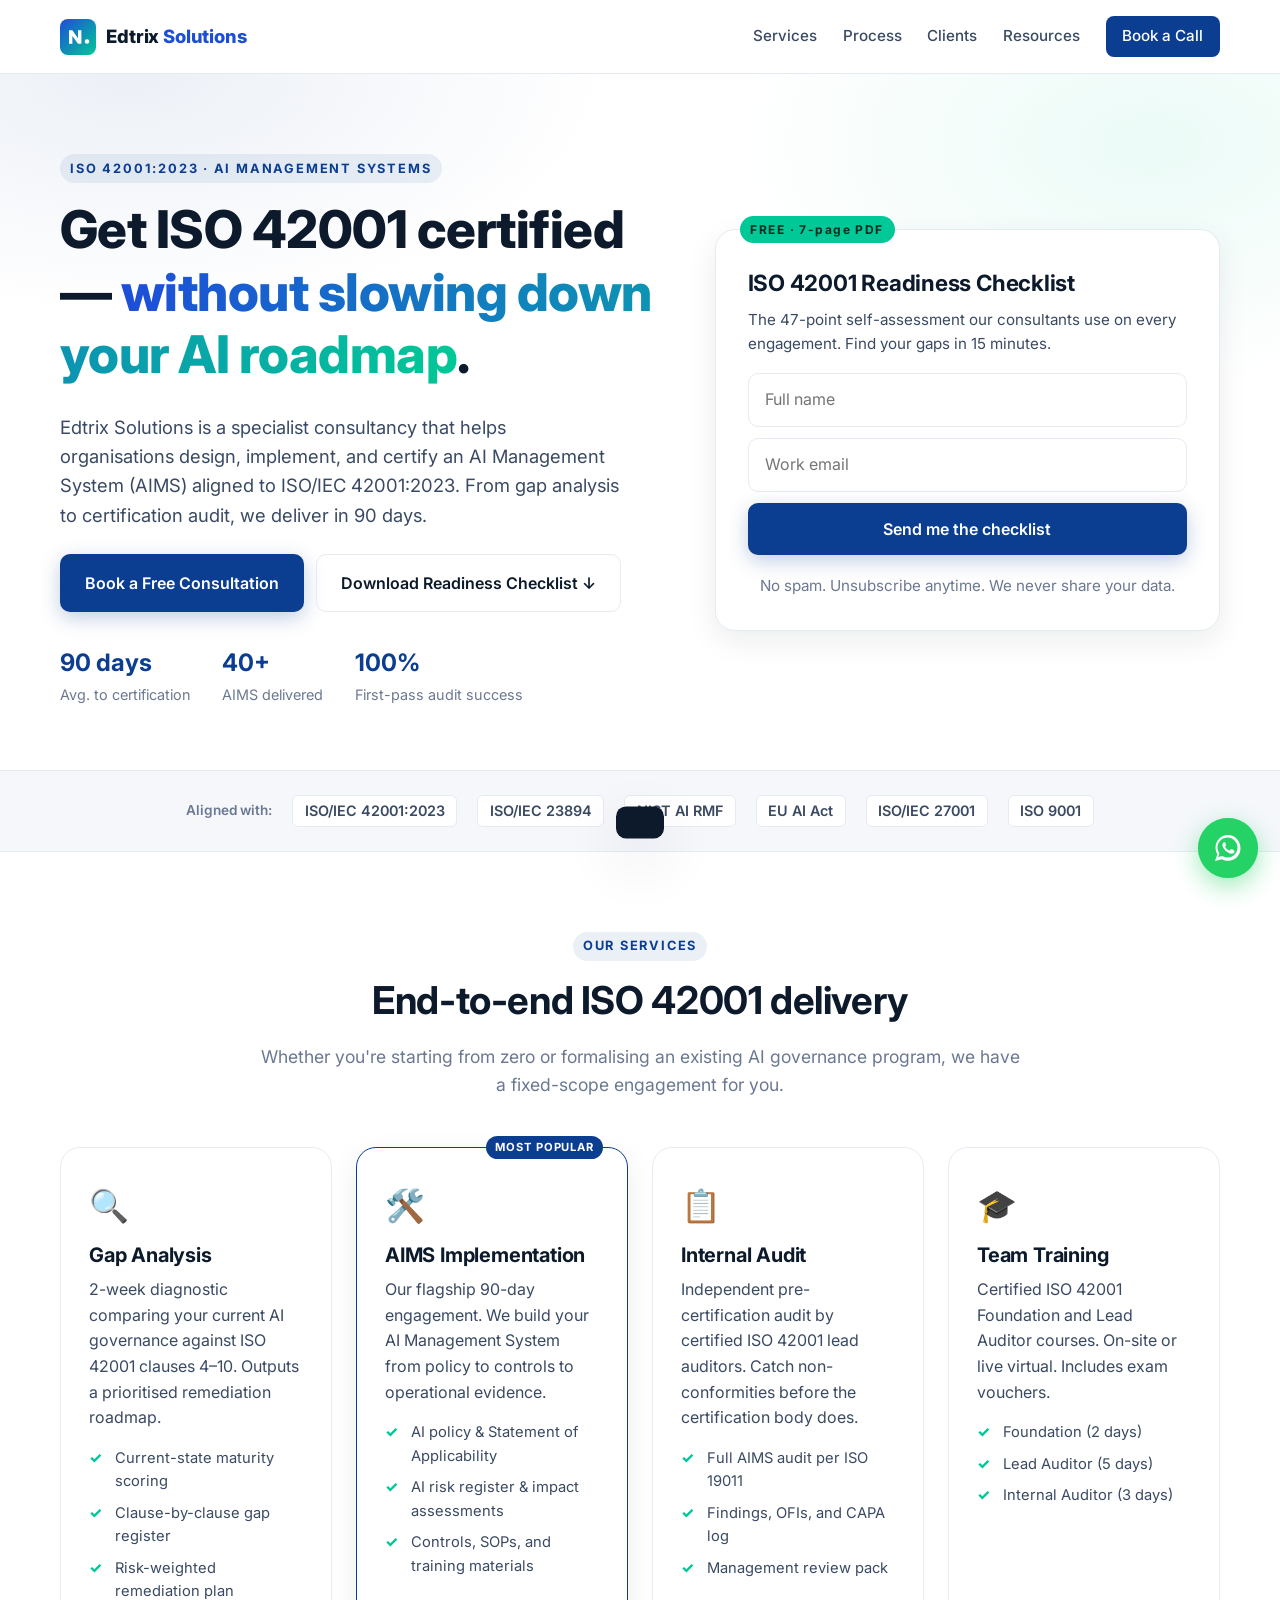
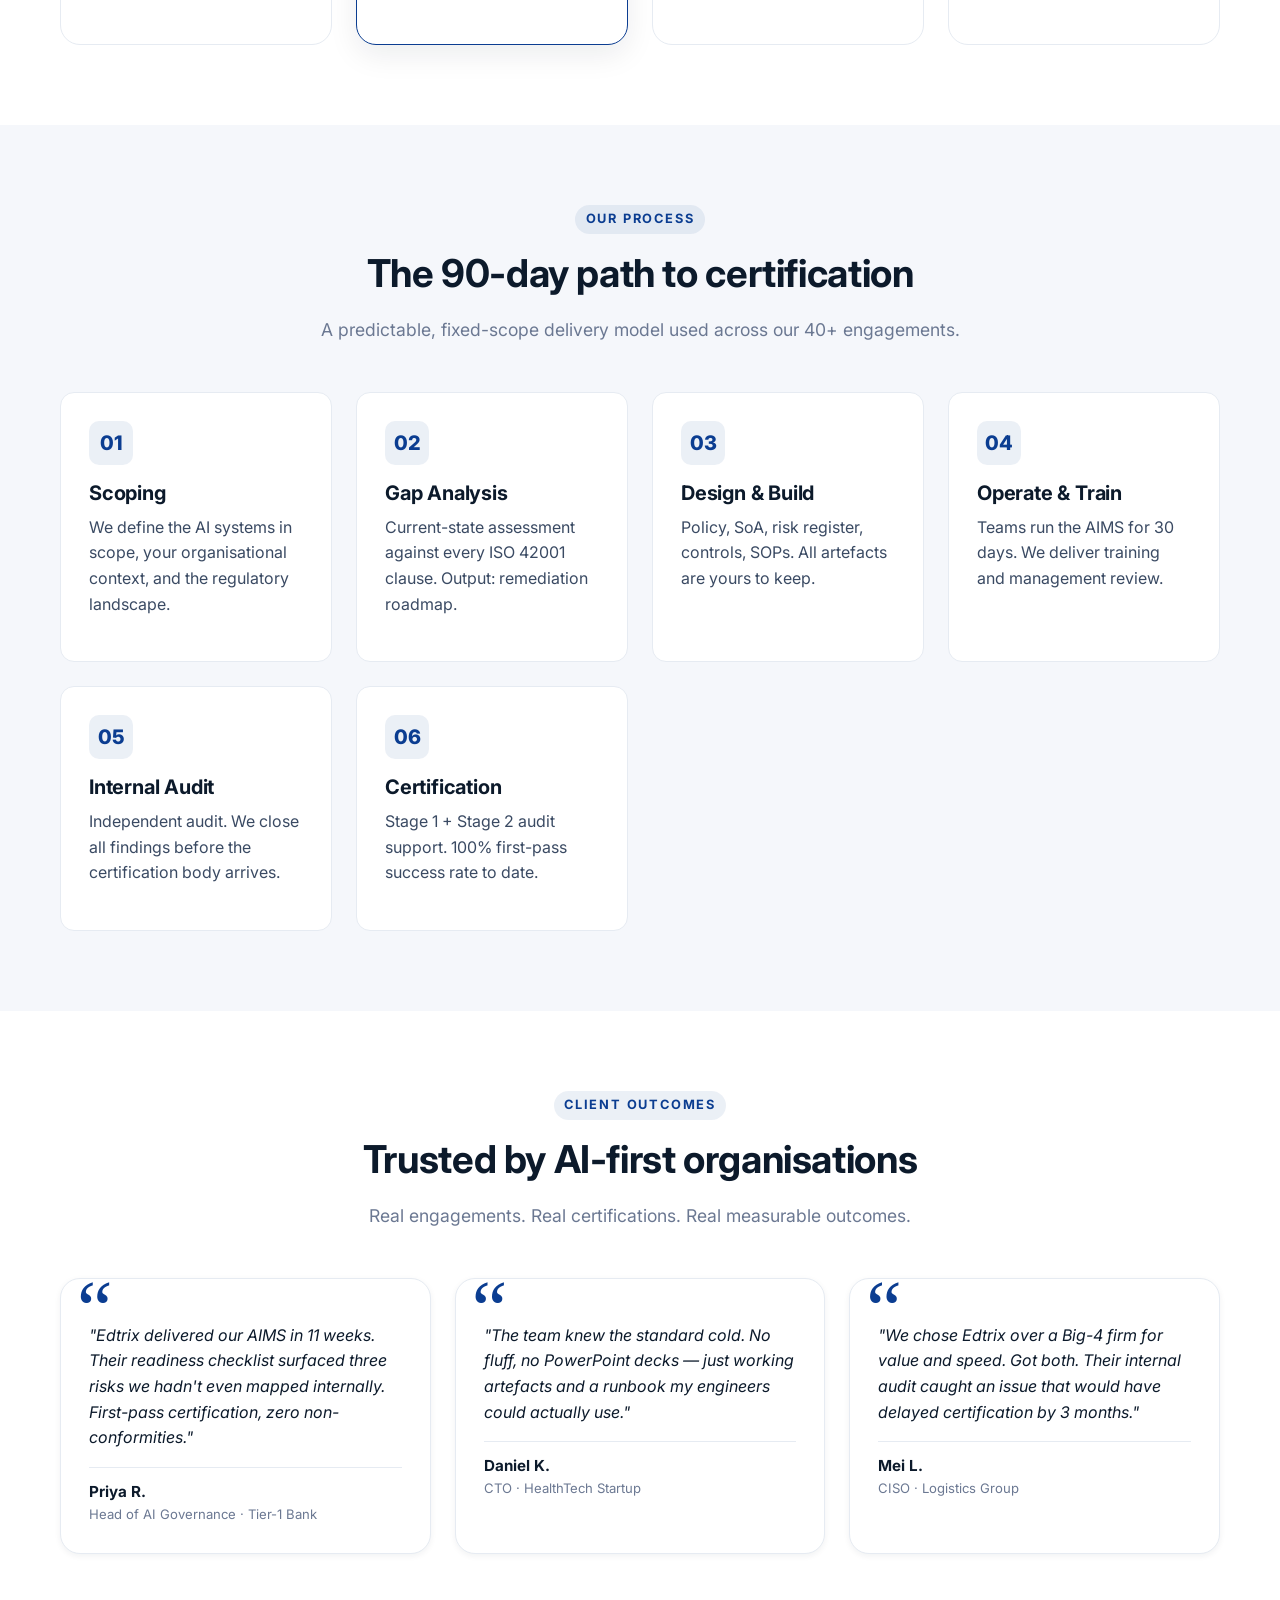
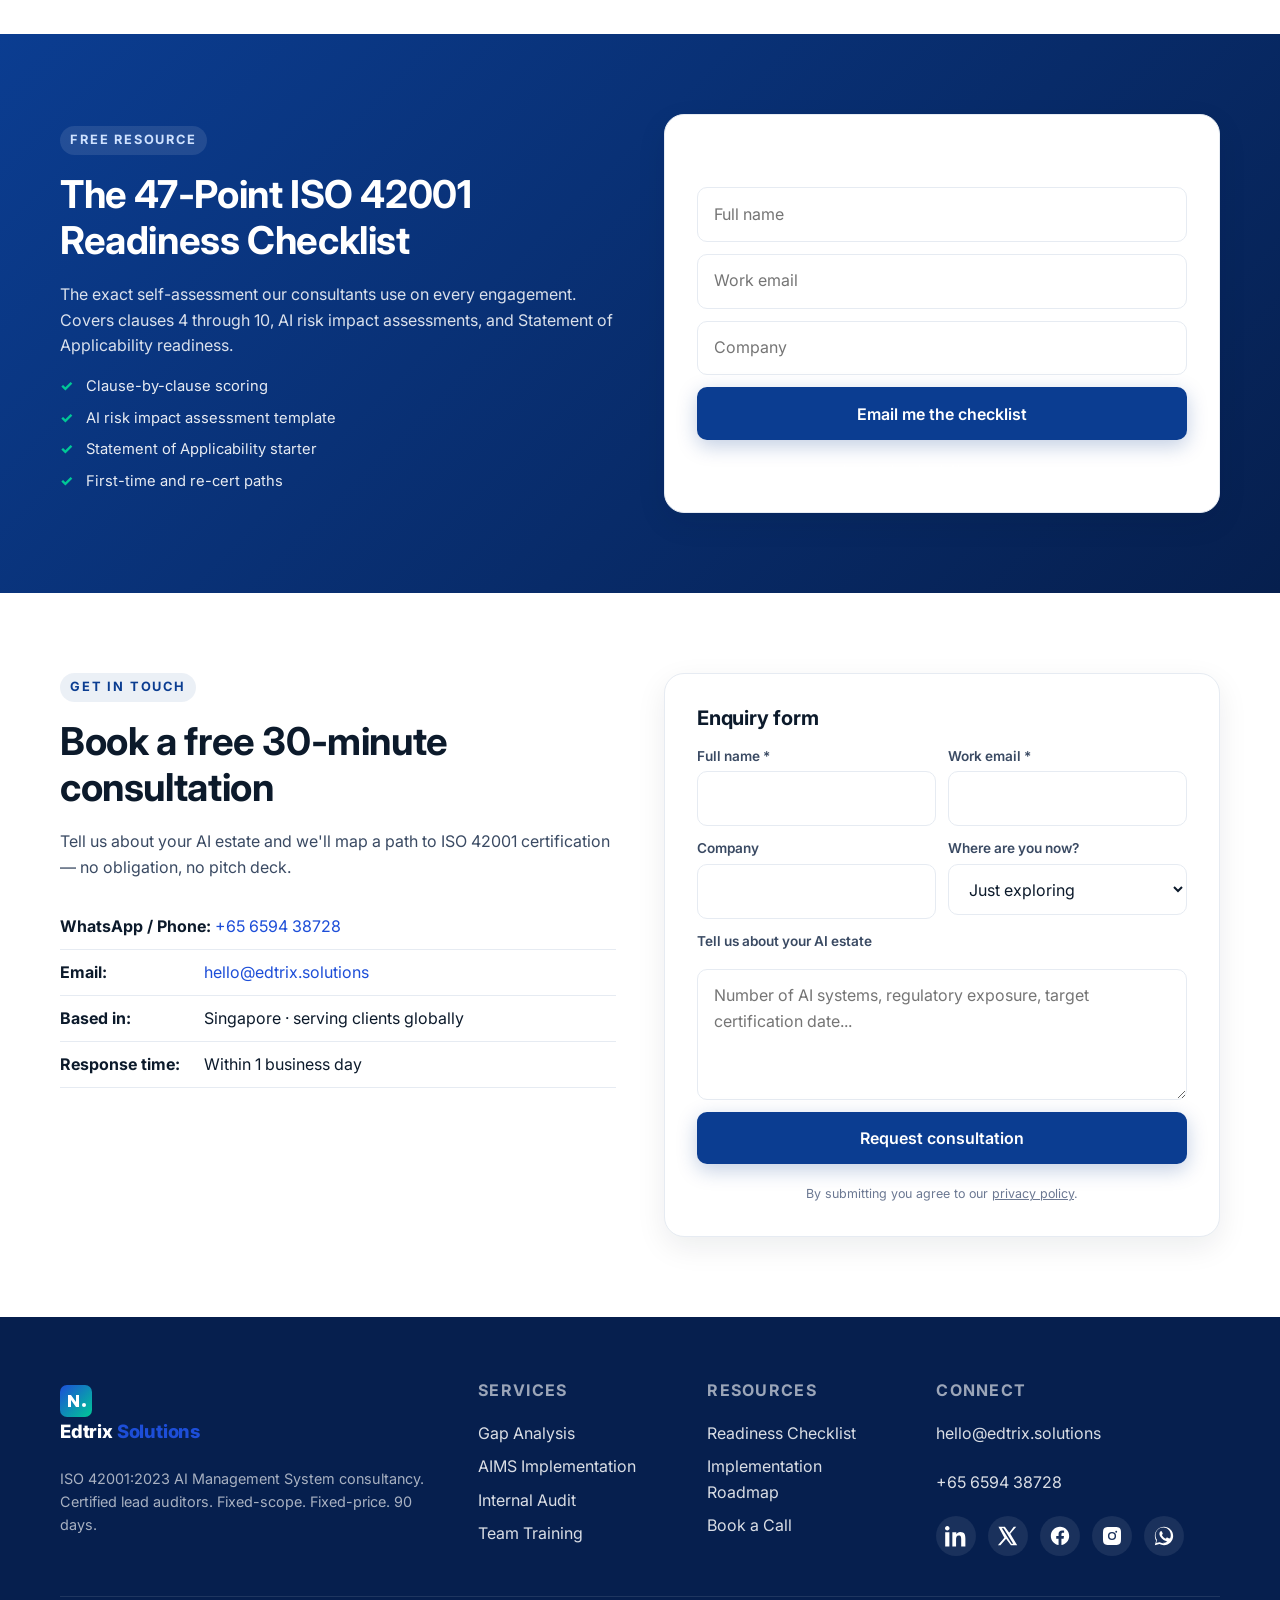
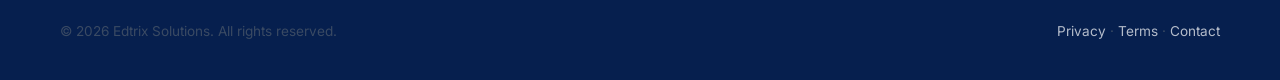
==== index.html @ 7f047416 "feat: initial Edtrix Solutions consultancy site - Single-page site: hero, services, process, testimo" ====
<!DOCTYPE html>
<html lang="en">
<head>
  <meta charset="UTF-8" />
  <meta name="viewport" content="width=device-width, initial-scale=1.0" />
  <meta name="theme-color" content="#0b3d91" />

  <!-- Primary SEO -->
  <title>Edtrix Solutions | ISO 42001:2023 AI Management System Consultancy</title>
  <meta name="description" content="Edtrix Solutions helps organisations implement ISO 42001:2023 AI Management Systems. Gap analysis, implementation, internal audit, and certification support from certified lead auditors." />
  <meta name="keywords" content="ISO 42001, ISO 42001:2023, AI management system, AIMS, AI governance, AI compliance, AI risk management, ISO 42001 consultant, ISO 42001 implementation, AI audit" />
  <meta name="author" content="Edtrix Solutions" />
  <meta name="robots" content="index, follow, max-image-preview:large" />
  <link rel="canonical" href="https://makwkk.github.io/ISO-42001-Consultancy/" />

  <!-- Open Graph -->
  <meta property="og:type" content="website" />
  <meta property="og:title" content="Edtrix Solutions | ISO 42001:2023 Consultancy" />
  <meta property="og:description" content="Certified ISO 42001:2023 AI Management System consultants. Gap analysis, implementation, audit, and certification support." />
  <meta property="og:url" content="https://makwkk.github.io/ISO-42001-Consultancy/" />
  <meta property="og:site_name" content="Edtrix Solutions" />
  <meta property="og:image" content="https://makwkk.github.io/ISO-42001-Consultancy/assets/og-image.svg" />
  <meta property="og:locale" content="en_SG" />

  <!-- Twitter -->
  <meta name="twitter:card" content="summary_large_image" />
  <meta name="twitter:title" content="Edtrix Solutions | ISO 42001:2023 Consultancy" />
  <meta name="twitter:description" content="Certified ISO 42001:2023 AI Management System consultants. Get certified faster." />
  <meta name="twitter:image" content="https://makwkk.github.io/ISO-42001-Consultancy/assets/og-image.svg" />

  <!-- Favicon -->
  <link rel="icon" type="image/svg+xml" href="assets/favicon.svg" />

  <!-- Performance hints -->
  <link rel="preconnect" href="https://fonts.googleapis.com" />
  <link rel="preconnect" href="https://fonts.gstatic.com" crossorigin />
  <link rel="preload" as="image" href="assets/hero-bg.svg" />
  <link rel="stylesheet" href="https://fonts.googleapis.com/css2?family=Inter:wght@400;500;600;700;800&display=swap" />

  <!-- Styles -->
  <link rel="stylesheet" href="styles.css" />

  <!-- Structured Data: Organization + ProfessionalService + FAQ -->
  <script type="application/ld+json">
  {
    "@context": "https://schema.org",
    "@graph": [
      {
        "@type": "Organization",
        "@id": "https://makwkk.github.io/ISO-42001-Consultancy/#organization",
        "name": "Edtrix Solutions",
        "url": "https://makwkk.github.io/ISO-42001-Consultancy/",
        "logo": "https://makwkk.github.io/ISO-42001-Consultancy/assets/logo.svg",
        "sameAs": [
          "https://www.linkedin.com/company/edtrix-solutions",
          "https://twitter.com/edtrixsolutions",
          "https://www.facebook.com/edtrixsolutions",
          "https://www.instagram.com/edtrixsolutions"
        ],
        "contactPoint": {
          "@type": "ContactPoint",
          "telephone": "+65-6594-38728",
          "contactType": "sales",
          "areaServed": "Worldwide",
          "availableLanguage": ["English"]
        }
      },
      {
        "@type": "ProfessionalService",
        "@id": "https://makwkk.github.io/ISO-42001-Consultancy/#service",
        "name": "Edtrix Solutions - ISO 42001:2023 Consultancy",
        "image": "https://makwkk.github.io/ISO-42001-Consultancy/assets/og-image.svg",
        "description": "ISO 42001:2023 AI Management System implementation, gap analysis, internal audit, and certification support.",
        "provider": { "@id": "https://makwkk.github.io/ISO-42001-Consultancy/#organization" },
        "areaServed": "Worldwide",
        "serviceType": "ISO 42001:2023 AI Management System Consultancy",
        "priceRange": "$$"
      },
      {
        "@type": "FAQPage",
        "mainEntity": [
          {
            "@type": "Question",
            "name": "What is ISO 42001:2023?",
            "acceptedAnswer": {
              "@type": "Answer",
              "text": "ISO 42001:2023 is the international standard for Artificial Intelligence Management Systems (AIMS). It defines requirements for establishing, implementing, maintaining, and continually improving an AI management system within organisations that develop or use AI systems."
            }
          },
          {
            "@type": "Question",
            "name": "Who needs ISO 42001 certification?",
            "acceptedAnswer": {
              "@type": "Answer",
              "text": "Any organisation that develops, deploys, or procures AI systems — including financial services, healthcare, government, and technology providers — benefits from ISO 42001 certification to demonstrate responsible AI governance, manage AI-related risks, and meet regulatory and customer expectations."
            }
          },
          {
            "@type": "Question",
            "name": "How long does ISO 42001 implementation take?",
            "acceptedAnswer": {
              "@type": "Answer",
              "text": "Typical implementation runs 3 to 6 months depending on organisation size, AI system complexity, and existing governance maturity. Our phased approach delivers a working AIMS in 90 days for most clients."
            }
          },
          {
            "@type": "Question",
            "name": "What deliverables do you provide?",
            "acceptedAnswer": {
              "@type": "Answer",
              "text": "We deliver a complete AIMS package: AI policy, risk register, Statement of Applicability, controls implementation, internal audit, management review, and certification body coordination."
            }
          }
        ]
      },
      {
        "@type": "BreadcrumbList",
        "itemListElement": [
          {
            "@type": "ListItem",
            "position": 1,
            "name": "Home",
            "item": "https://makwkk.github.io/ISO-42001-Consultancy/"
          }
        ]
      }
    ]
  }
  </script>
</head>
<body>
  <!-- Skip to content (a11y) -->
  <a class="skip-link" href="#main">Skip to main content</a>

  <!-- ===== HEADER / NAV ===== -->
  <header class="site-header" id="site-header">
    <div class="container nav-wrap">
      <a href="#main" class="brand" aria-label="Edtrix Solutions home">
        <img src="assets/logo.svg" alt="" width="36" height="36" />
        <span class="brand-name">Edtrix <span class="brand-accent">Solutions</span></span>
      </a>
      <nav class="nav" aria-label="Primary">
        <a href="#services">Services</a>
        <a href="#process">Process</a>
        <a href="#testimonials">Clients</a>
        <a href="#lead-magnet">Resources</a>
        <a href="#contact" class="nav-cta">Book a Call</a>
      </nav>
      <button class="menu-toggle" aria-label="Toggle menu" aria-expanded="false" id="menu-toggle">
        <span></span><span></span><span></span>
      </button>
    </div>
  </header>

  <main id="main">
    <!-- ===== HERO ===== -->
    <section class="hero" aria-labelledby="hero-title">
      <div class="hero-bg" aria-hidden="true"></div>
      <div class="container hero-grid">
        <div class="hero-copy">
          <span class="eyebrow">ISO 42001:2023 · AI Management Systems</span>
          <h1 id="hero-title">Get ISO&nbsp;42001 certified — <span class="grad">without slowing down your AI roadmap</span>.</h1>
          <p class="lede">Edtrix Solutions is a specialist consultancy that helps organisations design, implement, and certify an AI Management System (AIMS) aligned to ISO/IEC 42001:2023. From gap analysis to certification audit, we deliver in 90 days.</p>
          <div class="hero-ctas">
            <a href="#contact" class="btn btn-primary">Book a Free Consultation</a>
            <a href="#lead-magnet" class="btn btn-ghost">Download Readiness Checklist ↓</a>
          </div>
          <ul class="hero-stats" aria-label="Trust signals">
            <li><strong>90 days</strong><span>Avg. to certification</span></li>
            <li><strong>40+</strong><span>AIMS delivered</span></li>
            <li><strong>100%</strong><span>First-pass audit success</span></li>
          </ul>
        </div>
        <div class="hero-card" aria-label="Free ISO 42001 readiness assessment">
          <div class="card-badge">FREE · 7-page PDF</div>
          <h2>ISO 42001 Readiness Checklist</h2>
          <p>The 47-point self-assessment our consultants use on every engagement. Find your gaps in 15 minutes.</p>
          <form id="hero-form" class="hero-form" novalidate>
            <label class="visually-hidden" for="hero-name">Full name</label>
            <input id="hero-name" name="name" type="text" placeholder="Full name" required autocomplete="name" />
            <label class="visually-hidden" for="hero-email">Work email</label>
            <input id="hero-email" name="email" type="email" placeholder="Work email" required autocomplete="email" />
            <button type="submit" class="btn btn-primary btn-block">Send me the checklist</button>
            <p class="micro">No spam. Unsubscribe anytime. We never share your data.</p>
          </form>
        </div>
      </div>
    </section>

    <!-- ===== TRUST BAR ===== -->
    <section class="trust" aria-label="Frameworks we work with">
      <div class="container trust-row">
        <span class="trust-label">Aligned with:</span>
        <span class="trust-item">ISO/IEC 42001:2023</span>
        <span class="trust-item">ISO/IEC 23894</span>
        <span class="trust-item">NIST AI RMF</span>
        <span class="trust-item">EU AI Act</span>
        <span class="trust-item">ISO/IEC 27001</span>
        <span class="trust-item">ISO 9001</span>
      </div>
    </section>

    <!-- ===== SERVICES ===== -->
    <section id="services" class="section">
      <div class="container">
        <header class="section-head">
          <span class="eyebrow">Our services</span>
          <h2>End-to-end ISO 42001 delivery</h2>
          <p>Whether you're starting from zero or formalising an existing AI governance program, we have a fixed-scope engagement for you.</p>
        </header>
        <div class="grid services">
          <article class="card">
            <div class="card-icon" aria-hidden="true">🔍</div>
            <h3>Gap Analysis</h3>
            <p>2-week diagnostic comparing your current AI governance against ISO 42001 clauses 4–10. Outputs a prioritised remediation roadmap.</p>
            <ul class="check-list">
              <li>Current-state maturity scoring</li>
              <li>Clause-by-clause gap register</li>
              <li>Risk-weighted remediation plan</li>
            </ul>
          </article>
          <article class="card featured">
            <div class="card-icon" aria-hidden="true">🛠️</div>
            <h3>AIMS Implementation</h3>
            <p>Our flagship 90-day engagement. We build your AI Management System from policy to controls to operational evidence.</p>
            <ul class="check-list">
              <li>AI policy &amp; Statement of Applicability</li>
              <li>AI risk register &amp; impact assessments</li>
              <li>Controls, SOPs, and training materials</li>
            </ul>
          </article>
          <article class="card">
            <div class="card-icon" aria-hidden="true">📋</div>
            <h3>Internal Audit</h3>
            <p>Independent pre-certification audit by certified ISO 42001 lead auditors. Catch non-conformities before the certification body does.</p>
            <ul class="check-list">
              <li>Full AIMS audit per ISO 19011</li>
              <li>Findings, OFIs, and CAPA log</li>
              <li>Management review pack</li>
            </ul>
          </article>
          <article class="card">
            <div class="card-icon" aria-hidden="true">🎓</div>
            <h3>Team Training</h3>
            <p>Certified ISO 42001 Foundation and Lead Auditor courses. On-site or live virtual. Includes exam vouchers.</p>
            <ul class="check-list">
              <li>Foundation (2 days)</li>
              <li>Lead Auditor (5 days)</li>
              <li>Internal Auditor (3 days)</li>
            </ul>
          </article>
        </div>
      </div>
    </section>

    <!-- ===== PROCESS ===== -->
    <section id="process" class="section section-alt">
      <div class="container">
        <header class="section-head">
          <span class="eyebrow">Our process</span>
          <h2>The 90-day path to certification</h2>
          <p>A predictable, fixed-scope delivery model used across our 40+ engagements.</p>
        </header>
        <ol class="steps">
          <li>
            <span class="step-num">01</span>
            <h3>Scoping</h3>
            <p>We define the AI systems in scope, your organisational context, and the regulatory landscape.</p>
          </li>
          <li>
            <span class="step-num">02</span>
            <h3>Gap Analysis</h3>
            <p>Current-state assessment against every ISO 42001 clause. Output: remediation roadmap.</p>
          </li>
          <li>
            <span class="step-num">03</span>
            <h3>Design &amp; Build</h3>
            <p>Policy, SoA, risk register, controls, SOPs. All artefacts are yours to keep.</p>
          </li>
          <li>
            <span class="step-num">04</span>
            <h3>Operate &amp; Train</h3>
            <p>Teams run the AIMS for 30 days. We deliver training and management review.</p>
          </li>
          <li>
            <span class="step-num">05</span>
            <h3>Internal Audit</h3>
            <p>Independent audit. We close all findings before the certification body arrives.</p>
          </li>
          <li>
            <span class="step-num">06</span>
            <h3>Certification</h3>
            <p>Stage 1 + Stage 2 audit support. 100% first-pass success rate to date.</p>
          </li>
        </ol>
      </div>
    </section>

    <!-- ===== TESTIMONIALS ===== -->
    <section id="testimonials" class="section">
      <div class="container">
        <header class="section-head">
          <span class="eyebrow">Client outcomes</span>
          <h2>Trusted by AI-first organisations</h2>
          <p>Real engagements. Real certifications. Real measurable outcomes.</p>
        </header>
        <div class="grid testimonials">
          <figure class="testimonial">
            <blockquote>
              <p>"Edtrix delivered our AIMS in 11 weeks. Their readiness checklist surfaced three risks we hadn't even mapped internally. First-pass certification, zero non-conformities."</p>
            </blockquote>
            <figcaption>
              <strong>Priya R.</strong><span>Head of AI Governance · Tier-1 Bank</span>
            </figcaption>
          </figure>
          <figure class="testimonial">
            <blockquote>
              <p>"The team knew the standard cold. No fluff, no PowerPoint decks — just working artefacts and a runbook my engineers could actually use."</p>
            </blockquote>
            <figcaption>
              <strong>Daniel K.</strong><span>CTO · HealthTech Startup</span>
            </figcaption>
          </figure>
          <figure class="testimonial">
            <blockquote>
              <p>"We chose Edtrix over a Big-4 firm for value and speed. Got both. Their internal audit caught an issue that would have delayed certification by 3 months."</p>
            </blockquote>
            <figcaption>
              <strong>Mei L.</strong><span>CISO · Logistics Group</span>
            </figcaption>
          </figure>
        </div>
      </div>
    </section>

    <!-- ===== LEAD MAGNET ===== -->
    <section id="lead-magnet" class="section section-cta">
      <div class="container cta-grid">
        <div>
          <span class="eyebrow eyebrow-light">Free resource</span>
          <h2>The 47-Point ISO 42001 Readiness Checklist</h2>
          <p>The exact self-assessment our consultants use on every engagement. Covers clauses 4 through 10, AI risk impact assessments, and Statement of Applicability readiness.</p>
          <ul class="check-list check-light">
            <li>Clause-by-clause scoring</li>
            <li>AI risk impact assessment template</li>
            <li>Statement of Applicability starter</li>
            <li>First-time and re-cert paths</li>
          </ul>
        </div>
        <form id="lead-form" class="form-card" novalidate>
          <h3>Get the free checklist</h3>
          <label class="visually-hidden" for="lm-name">Full name</label>
          <input id="lm-name" name="name" type="text" placeholder="Full name" required autocomplete="name" />
          <label class="visually-hidden" for="lm-email">Work email</label>
          <input id="lm-email" name="email" type="email" placeholder="Work email" required autocomplete="email" />
          <label class="visually-hidden" for="lm-company">Company</label>
          <input id="lm-company" name="company" type="text" placeholder="Company" autocomplete="organization" />
          <button type="submit" class="btn btn-primary btn-block">Email me the checklist</button>
          <p class="micro">Instant download. No spam, ever.</p>
        </form>
      </div>
    </section>

    <!-- ===== CONTACT / ENQUIRY ===== -->
    <section id="contact" class="section">
      <div class="container contact-grid">
        <div>
          <span class="eyebrow">Get in touch</span>
          <h2>Book a free 30-minute consultation</h2>
          <p>Tell us about your AI estate and we'll map a path to ISO 42001 certification — no obligation, no pitch deck.</p>
          <ul class="contact-list">
            <li><strong>WhatsApp / Phone:</strong> <a href="https://wa.me/6594387287">+65 6594 38728</a></li>
            <li><strong>Email:</strong> <a href="mailto:hello@edtrix.solutions">hello@edtrix.solutions</a></li>
            <li><strong>Based in:</strong> Singapore · serving clients globally</li>
            <li><strong>Response time:</strong> Within 1 business day</li>
          </ul>
        </div>
        <form id="enquiry-form" class="form-card" novalidate>
          <h3>Enquiry form</h3>
          <div class="row">
            <div>
              <label for="enq-name">Full name *</label>
              <input id="enq-name" name="name" type="text" required autocomplete="name" />
            </div>
            <div>
              <label for="enq-email">Work email *</label>
              <input id="enq-email" name="email" type="email" required autocomplete="email" />
            </div>
          </div>
          <div class="row">
            <div>
              <label for="enq-company">Company</label>
              <input id="enq-company" name="company" type="text" autocomplete="organization" />
            </div>
            <div>
              <label for="enq-stage">Where are you now?</label>
              <select id="enq-stage" name="stage">
                <option>Just exploring</option>
                <option>Gap analysis complete</option>
                <option>Implementation in progress</option>
                <option>Internal audit done</option>
                <option>Other</option>
              </select>
            </div>
          </div>
          <label for="enq-message">Tell us about your AI estate</label>
          <textarea id="enq-message" name="message" rows="4" placeholder="Number of AI systems, regulatory exposure, target certification date..."></textarea>
          <button type="submit" class="btn btn-primary btn-block">Request consultation</button>
          <p class="micro">By submitting you agree to our <a href="#privacy">privacy policy</a>.</p>
        </form>
      </div>
    </section>
  </main>

  <!-- ===== FOOTER ===== -->
  <footer class="site-footer">
    <div class="container footer-grid">
      <div class="footer-brand">
        <a href="#main" class="brand">
          <img src="assets/logo.svg" alt="" width="32" height="32" />
          <span class="brand-name">Edtrix <span class="brand-accent">Solutions</span></span>
        </a>
        <p>ISO 42001:2023 AI Management System consultancy. Certified lead auditors. Fixed-scope. Fixed-price. 90 days.</p>
      </div>
      <nav aria-label="Footer">
        <h4>Services</h4>
        <a href="#services">Gap Analysis</a>
        <a href="#services">AIMS Implementation</a>
        <a href="#services">Internal Audit</a>
        <a href="#services">Team Training</a>
      </nav>
      <nav aria-label="Footer">
        <h4>Resources</h4>
        <a href="#lead-magnet">Readiness Checklist</a>
        <a href="#process">Implementation Roadmap</a>
        <a href="#contact">Book a Call</a>
      </nav>
      <div class="footer-contact">
        <h4>Connect</h4>
        <p><a href="mailto:hello@edtrix.solutions">hello@edtrix.solutions</a></p>
        <p><a href="https://wa.me/6594387287">+65 6594 38728</a></p>
        <ul class="social-list" aria-label="Social media">
          <li><a href="https://www.linkedin.com/company/edtrix-solutions" aria-label="LinkedIn" rel="noopener noreferrer"><svg viewBox="0 0 24 24" width="22" height="22" aria-hidden="true"><path fill="currentColor" d="M4.98 3.5C4.98 4.88 3.87 6 2.5 6S0 4.88 0 3.5 1.12 1 2.5 1s2.48 1.12 2.48 2.5zM.22 8h4.56v15.5H.22V8zm7.78 0h4.37v2.12h.06c.61-1.16 2.1-2.39 4.32-2.39 4.62 0 5.48 3.04 5.48 7v8.77h-4.56v-7.78c0-1.86-.03-4.26-2.6-4.26-2.6 0-3 2.03-3 4.13v7.91H8V8z"/></svg></a></li>
          <li><a href="https://twitter.com/edtrixsolutions" aria-label="X (Twitter)" rel="noopener noreferrer"><svg viewBox="0 0 24 24" width="22" height="22" aria-hidden="true"><path fill="currentColor" d="M18.244 2H21l-6.52 7.45L22 22h-6.79l-5.32-6.96L3.7 22H1l7.05-8.06L1.6 2h6.95l4.79 6.36L18.244 2zm-2.38 18.4h1.88L7.23 3.5H5.21l10.65 16.9z"/></svg></a></li>
          <li><a href="https://www.facebook.com/edtrixsolutions" aria-label="Facebook" rel="noopener noreferrer"><svg viewBox="0 0 24 24" width="22" height="22" aria-hidden="true"><path fill="currentColor" d="M22 12c0-5.52-4.48-10-10-10S2 6.48 2 12c0 4.99 3.66 9.13 8.44 9.88V14.9H7.9V12h2.54V9.8c0-2.5 1.49-3.89 3.77-3.89 1.09 0 2.24.2 2.24.2v2.46h-1.26c-1.24 0-1.63.77-1.63 1.56V12h2.78l-.44 2.9h-2.34v6.98C18.34 21.13 22 16.99 22 12z"/></svg></a></li>
          <li><a href="https://www.instagram.com/edtrixsolutions" aria-label="Instagram" rel="noopener noreferrer"><svg viewBox="0 0 24 24" width="22" height="22" aria-hidden="true"><path fill="currentColor" d="M12 2.16c3.2 0 3.58.01 4.85.07 1.17.05 1.8.25 2.23.41.56.22.96.48 1.38.9.42.42.68.82.9 1.38.16.42.36 1.06.41 2.23.06 1.27.07 1.65.07 4.85s-.01 3.58-.07 4.85c-.05 1.17-.25 1.8-.41 2.23a3.7 3.7 0 0 1-.9 1.38c-.42.42-.82.68-1.38.9-.42.16-1.06.36-2.23.41-1.27.06-1.65.07-4.85.07s-3.58-.01-4.85-.07c-1.17-.05-1.8-.25-2.23-.41a3.7 3.7 0 0 1-1.38-.9 3.7 3.7 0 0 1-.9-1.38c-.16-.42-.36-1.06-.41-2.23C2.17 15.58 2.16 15.2 2.16 12s.01-3.58.07-4.85c.05-1.17.25-1.8.41-2.23.22-.56.48-.96.9-1.38.42-.42.82-.68 1.38-.9.42-.16 1.06-.36 2.23-.41C8.42 2.17 8.8 2.16 12 2.16zm0 5.4a4.44 4.44 0 1 0 0 8.88 4.44 4.44 0 0 0 0-8.88zm0 7.32a2.88 2.88 0 1 1 0-5.76 2.88 2.88 0 0 1 0 5.76zm5.64-7.5a1.04 1.04 0 1 0-2.08 0 1.04 1.04 0 0 0 2.08 0z"/></svg></a></li>
          <li><a href="https://wa.me/6594387287" aria-label="WhatsApp" rel="noopener noreferrer"><svg viewBox="0 0 24 24" width="22" height="22" aria-hidden="true"><path fill="currentColor" d="M17.5 14.4c-.3-.1-1.7-.8-1.9-.9-.3-.1-.4-.1-.6.1-.2.3-.7.9-.8 1.1-.2.2-.3.2-.5.1-.3-.1-1.2-.5-2.3-1.5-.9-.8-1.4-1.7-1.6-2-.2-.3 0-.4.1-.6.1-.1.3-.3.4-.5.1-.2.2-.3.3-.5.1-.2 0-.3 0-.5s-.6-1.4-.8-1.9c-.2-.5-.4-.4-.6-.4h-.5c-.2 0-.5.1-.7.3-.3.3-1 1-1 2.5s1.1 2.9 1.2 3.1c.1.2 2.1 3.2 5.1 4.5.7.3 1.3.5 1.7.6.7.2 1.4.2 1.9.1.6-.1 1.7-.7 2-1.4.2-.7.2-1.3.2-1.4-.1-.1-.3-.2-.6-.4zM12 2C6.5 2 2 6.5 2 12c0 1.9.5 3.6 1.4 5.1L2 22l5-1.3c1.5.8 3.2 1.3 5 1.3 5.5 0 10-4.5 10-10S17.5 2 12 2zm0 18.2c-1.7 0-3.3-.5-4.7-1.3l-.3-.2-3.5.9.9-3.4-.2-.3c-.9-1.4-1.4-3.1-1.4-4.8 0-4.6 3.7-8.3 8.3-8.3s8.3 3.7 8.3 8.3c0 4.5-3.7 8.3-8.4 8.3z"/></svg></a></li>
        </ul>
      </div>
    </div>
    <div class="container footer-bottom">
      <p>© <span id="year"></span> Edtrix Solutions. All rights reserved.</p>
      <p><a href="#privacy">Privacy</a> · <a href="#terms">Terms</a> · <a href="mailto:hello@edtrix.solutions">Contact</a></p>
    </div>
  </footer>

  <!-- ===== WHATSAPP FLOATING WIDGET ===== -->
  <a class="wa-float" href="https://wa.me/6594387287?text=Hi%20Edtrix%2C%20I%27d%20like%20to%20learn%20more%20about%20ISO%2042001%20consultancy." aria-label="Chat on WhatsApp" target="_blank" rel="noopener noreferrer">
    <svg viewBox="0 0 32 32" width="32" height="32" aria-hidden="true"><path fill="#fff" d="M16 3C9 3 3.5 8.5 3.5 15.5c0 2.4.7 4.7 1.9 6.7L3 29l7-1.8c1.9 1 4 1.6 6 1.6 7 0 12.5-5.5 12.5-12.5S23 3 16 3zm0 22.6c-1.8 0-3.6-.5-5.2-1.4l-.4-.2-4.1 1.1 1.1-4-.3-.4c-1-1.6-1.6-3.4-1.6-5.3 0-5.5 4.5-10 10-10s10 4.5 10 10-4.4 10-9.5 10zm5.5-7.5c-.3-.1-1.8-.9-2-1-.3-.1-.5-.1-.7.1-.2.3-.8 1-.9 1.2-.2.2-.3.2-.6.1-.3-.1-1.3-.5-2.4-1.5-.9-.8-1.5-1.8-1.7-2.1-.2-.3 0-.5.1-.6.1-.1.3-.3.4-.5.1-.2.2-.3.3-.5.1-.2 0-.4 0-.5s-.6-1.5-.8-2c-.2-.5-.4-.4-.6-.5h-.5c-.2 0-.5.1-.7.4-.3.3-1 1-1 2.5s1.1 2.9 1.2 3.1c.1.2 2.1 3.3 5.2 4.6.7.3 1.3.5 1.7.6.7.2 1.4.2 1.9.1.6-.1 1.8-.7 2-1.4.2-.7.2-1.3.2-1.4-.1-.1-.3-.2-.6-.4z"/></svg>
    <span class="wa-pulse" aria-hidden="true"></span>
  </a>

  <!-- Toast -->
  <div id="toast" class="toast" role="status" aria-live="polite"></div>

  <script src="script.js" defer></script>
</body>
</html>
---- styles.css ----
/* =========================================================
   Edtrix Solutions — Single-page Consultancy Site
   Mobile-first. System font fallback if Google Fonts blocked.
   ========================================================= */

:root {
  --bg: #ffffff;
  --bg-alt: #f5f7fb;
  --ink: #0c1a2b;
  --ink-2: #3a4a63;
  --muted: #6b7892;
  --line: #e6ebf2;
  --brand: #0b3d91;
  --brand-2: #1d4ed8;
  --accent: #00c896;
  --warn: #f59e0b;
  --danger: #dc2626;
  --wa: #25d366;
  --wa-d: #128c7e;
  --radius: 14px;
  --radius-lg: 20px;
  --shadow-sm: 0 2px 6px rgba(12, 26, 43, .06);
  --shadow-md: 0 10px 30px rgba(12, 26, 43, .08);
  --shadow-lg: 0 20px 60px rgba(12, 26, 43, .12);
  --container: 1160px;
  --ff: "Inter", -apple-system, BlinkMacSystemFont, "Segoe UI", Roboto, Helvetica, Arial, sans-serif;
}

* { box-sizing: border-box; }
html { scroll-behavior: smooth; -webkit-text-size-adjust: 100%; }
body {
  margin: 0;
  font-family: var(--ff);
  color: var(--ink);
  background: var(--bg);
  line-height: 1.6;
  -webkit-font-smoothing: antialiased;
  -moz-osx-font-smoothing: grayscale;
}
img, svg { max-width: 100%; display: block; }
a { color: var(--brand-2); text-decoration: none; }
a:hover { text-decoration: underline; }
h1, h2, h3, h4 { line-height: 1.2; margin: 0 0 .5em; color: var(--ink); letter-spacing: -0.01em; }
h1 { font-size: clamp(2rem, 5vw, 3.25rem); font-weight: 800; }
h2 { font-size: clamp(1.6rem, 3.5vw, 2.4rem); font-weight: 700; }
h3 { font-size: 1.25rem; font-weight: 700; }
h4 { font-size: 1rem; font-weight: 700; text-transform: uppercase; letter-spacing: .08em; color: var(--ink-2); }
p { margin: 0 0 1em; color: var(--ink-2); }

.container { width: min(100% - 2rem, var(--container)); margin-inline: auto; }
.section { padding: 5rem 0; }
.section-alt { background: var(--bg-alt); }
.section-cta { background: linear-gradient(135deg, var(--brand) 0%, #061f4e 100%); color: #fff; }
.section-cta h2, .section-cta h3 { color: #fff; }
.section-cta p { color: rgba(255, 255, 255, .85); }
.section-head { text-align: center; max-width: 760px; margin: 0 auto 3rem; }
.section-head p { font-size: 1.1rem; color: var(--muted); }

.eyebrow {
  display: inline-block;
  font-size: .8rem;
  font-weight: 700;
  letter-spacing: .14em;
  text-transform: uppercase;
  color: var(--brand);
  background: rgba(11, 61, 145, .08);
  padding: .35em .8em;
  border-radius: 999px;
  margin-bottom: 1rem;
}
.eyebrow-light { color: #cfe2ff; background: rgba(255, 255, 255, .1); }

.grad {
  background: linear-gradient(90deg, var(--brand-2), var(--accent));
  -webkit-background-clip: text;
  background-clip: text;
  color: transparent;
}

/* ===== Buttons ===== */
.btn {
  display: inline-flex;
  align-items: center;
  justify-content: center;
  gap: .5rem;
  padding: .95em 1.5em;
  border-radius: 10px;
  font-weight: 600;
  font-size: 1rem;
  border: 1px solid transparent;
  cursor: pointer;
  transition: transform .15s ease, box-shadow .2s ease, background .2s ease;
  text-decoration: none;
  font-family: inherit;
}
.btn:hover { text-decoration: none; transform: translateY(-1px); }
.btn-primary { background: var(--brand); color: #fff; box-shadow: 0 6px 20px rgba(11, 61, 145, .25); }
.btn-primary:hover { background: var(--brand-2); box-shadow: 0 10px 28px rgba(11, 61, 145, .35); }
.btn-ghost { background: transparent; color: var(--ink); border-color: var(--line); }
.btn-ghost:hover { background: var(--bg-alt); border-color: var(--ink-2); }
.btn-block { width: 100%; }

/* ===== Header ===== */
.site-header {
  position: sticky;
  top: 0;
  z-index: 50;
  background: rgba(255, 255, 255, .92);
  backdrop-filter: saturate(140%) blur(10px);
  -webkit-backdrop-filter: saturate(140%) blur(10px);
  border-bottom: 1px solid var(--line);
}
.nav-wrap {
  display: flex;
  align-items: center;
  justify-content: space-between;
  padding: 1rem 0;
}
.brand { display: flex; align-items: center; gap: .65rem; font-weight: 800; color: var(--ink); }
.brand:hover { text-decoration: none; }
.brand-name { font-size: 1.15rem; letter-spacing: -0.01em; }
.brand-accent { color: var(--brand-2); }
.nav { display: flex; align-items: center; gap: 1.6rem; }
.nav a { color: var(--ink-2); font-weight: 500; font-size: .95rem; }
.nav a:hover { color: var(--brand); text-decoration: none; }
.nav-cta { background: var(--brand); color: #fff !important; padding: .55em 1.1em; border-radius: 8px; }
.nav-cta:hover { background: var(--brand-2); }
.menu-toggle {
  display: none;
  background: none;
  border: 0;
  width: 40px;
  height: 40px;
  flex-direction: column;
  justify-content: center;
  align-items: center;
  gap: 4px;
  cursor: pointer;
}
.menu-toggle span { display: block; width: 22px; height: 2px; background: var(--ink); transition: .2s; }

/* ===== Hero ===== */
.hero {
  position: relative;
  padding: 5rem 0 4rem;
  overflow: hidden;
}
.hero-bg {
  position: absolute; inset: 0;
  background:
    radial-gradient(800px 400px at 10% 0%, rgba(11, 61, 145, .08), transparent 60%),
    radial-gradient(700px 400px at 90% 10%, rgba(0, 200, 150, .08), transparent 60%),
    var(--bg);
  z-index: -1;
}
.hero-grid {
  display: grid;
  grid-template-columns: 1.2fr 1fr;
  gap: 3rem;
  align-items: center;
}
.lede { font-size: 1.15rem; color: var(--ink-2); max-width: 560px; }
.hero-ctas { display: flex; gap: .75rem; flex-wrap: wrap; margin: 1.5rem 0 2rem; }
.hero-stats { list-style: none; padding: 0; margin: 0; display: flex; gap: 2rem; flex-wrap: wrap; }
.hero-stats li { display: flex; flex-direction: column; }
.hero-stats strong { font-size: 1.5rem; color: var(--brand); }
.hero-stats span { font-size: .9rem; color: var(--muted); }

.hero-card {
  background: #fff;
  border: 1px solid var(--line);
  border-radius: var(--radius-lg);
  padding: 2rem;
  box-shadow: var(--shadow-md);
  position: relative;
}
.card-badge {
  position: absolute;
  top: -14px;
  left: 1.5rem;
  background: var(--accent);
  color: #052e21;
  font-weight: 700;
  font-size: .75rem;
  letter-spacing: .12em;
  padding: .35em .9em;
  border-radius: 999px;
}
.hero-card h2 { font-size: 1.4rem; margin-top: .5rem; }
.hero-card p { font-size: .95rem; }

/* ===== Forms ===== */
input, select, textarea {
  width: 100%;
  padding: .85em 1em;
  border: 1px solid var(--line);
  border-radius: 10px;
  font: inherit;
  color: var(--ink);
  background: #fff;
  transition: border-color .15s, box-shadow .15s;
}
input:focus, select:focus, textarea:focus {
  outline: 0;
  border-color: var(--brand);
  box-shadow: 0 0 0 3px rgba(11, 61, 145, .15);
}
.hero-form { display: flex; flex-direction: column; gap: .65rem; margin-top: 1rem; }
.form-card {
  background: #fff;
  border: 1px solid var(--line);
  border-radius: var(--radius-lg);
  padding: 2rem;
  box-shadow: var(--shadow-md);
  display: flex;
  flex-direction: column;
  gap: .75rem;
}
.form-card h3 { margin: 0 0 .25rem; }
.form-card label { font-size: .85rem; font-weight: 600; color: var(--ink-2); margin-bottom: .25rem; display: block; }
.form-card .row { display: grid; grid-template-columns: 1fr 1fr; gap: .75rem; }
.micro { font-size: .78rem; color: var(--muted); margin: .5rem 0 0; text-align: center; }
.micro a { color: var(--muted); text-decoration: underline; }
.visually-hidden { position: absolute; width: 1px; height: 1px; padding: 0; margin: -1px; overflow: hidden; clip: rect(0,0,0,0); white-space: nowrap; border: 0; }

/* ===== Trust Bar ===== */
.trust { padding: 1.5rem 0; border-top: 1px solid var(--line); border-bottom: 1px solid var(--line); background: var(--bg-alt); }
.trust-row { display: flex; align-items: center; gap: 1.25rem; flex-wrap: wrap; justify-content: center; }
.trust-label { font-weight: 600; color: var(--muted); font-size: .85rem; }
.trust-item { font-weight: 600; color: var(--ink-2); font-size: .9rem; padding: .25em .8em; border: 1px solid var(--line); border-radius: 6px; background: #fff; }

/* ===== Cards / Grid ===== */
.grid { display: grid; gap: 1.5rem; }
.services { grid-template-columns: repeat(auto-fit, minmax(260px, 1fr)); }
.card {
  background: #fff;
  border: 1px solid var(--line);
  border-radius: var(--radius-lg);
  padding: 2rem 1.75rem;
  transition: transform .2s, box-shadow .2s, border-color .2s;
}
.card:hover { transform: translateY(-3px); box-shadow: var(--shadow-md); border-color: var(--brand); }
.card-icon { font-size: 2rem; margin-bottom: .75rem; }
.card.featured { border-color: var(--brand); box-shadow: var(--shadow-md); position: relative; }
.card.featured::before {
  content: "Most popular";
  position: absolute;
  top: -12px;
  right: 1.5rem;
  background: var(--brand);
  color: #fff;
  font-size: .7rem;
  font-weight: 700;
  padding: .25em .8em;
  border-radius: 999px;
  letter-spacing: .08em;
  text-transform: uppercase;
}
.check-list { list-style: none; padding: 0; margin: 1rem 0 0; }
.check-list li {
  position: relative;
  padding-left: 1.6rem;
  margin-bottom: .5rem;
  font-size: .92rem;
  color: var(--ink-2);
}
.check-list li::before {
  content: "✓";
  position: absolute;
  left: 0;
  top: 0;
  color: var(--accent);
  font-weight: 800;
}
.check-light li { color: rgba(255, 255, 255, .9); }
.check-light li::before { color: var(--accent); }

/* ===== Steps ===== */
.steps {
  list-style: none;
  padding: 0;
  margin: 0;
  display: grid;
  grid-template-columns: repeat(auto-fit, minmax(260px, 1fr));
  gap: 1.5rem;
  counter-reset: step;
}
.steps li {
  background: #fff;
  border: 1px solid var(--line);
  border-radius: var(--radius);
  padding: 1.75rem;
  position: relative;
}
.step-num {
  display: inline-block;
  font-weight: 800;
  font-size: 1.25rem;
  color: var(--brand);
  background: rgba(11, 61, 145, .08);
  width: 44px;
  height: 44px;
  line-height: 44px;
  text-align: center;
  border-radius: 10px;
  margin-bottom: 1rem;
}

/* ===== Testimonials ===== */
.testimonials { grid-template-columns: repeat(auto-fit, minmax(280px, 1fr)); }
.testimonial {
  background: #fff;
  border: 1px solid var(--line);
  border-radius: var(--radius-lg);
  padding: 1.75rem;
  margin: 0;
  box-shadow: var(--shadow-sm);
  position: relative;
}
.testimonial::before {
  content: "“";
  position: absolute;
  top: -10px; left: 16px;
  font-size: 5rem;
  color: var(--brand);
  font-family: Georgia, serif;
  line-height: 1;
}
.testimonial blockquote { margin: 0 0 1rem; padding-top: 1rem; }
.testimonial blockquote p { font-size: 1rem; color: var(--ink); font-style: italic; }
.testimonial figcaption { display: flex; flex-direction: column; border-top: 1px solid var(--line); padding-top: .75rem; }
.testimonial figcaption strong { color: var(--ink); font-size: .95rem; }
.testimonial figcaption span { font-size: .82rem; color: var(--muted); }

/* ===== CTA / Lead magnet ===== */
.cta-grid { display: grid; grid-template-columns: 1fr 1fr; gap: 3rem; align-items: center; }
.cta-grid h2 { color: #fff; }

/* ===== Contact ===== */
.contact-grid { display: grid; grid-template-columns: 1fr 1fr; gap: 3rem; align-items: start; }
.contact-list { list-style: none; padding: 0; margin: 1.5rem 0 0; }
.contact-list li { padding: .6rem 0; border-bottom: 1px solid var(--line); }
.contact-list li strong { display: inline-block; min-width: 140px; color: var(--ink); }
.contact-list li a { color: var(--brand-2); }

/* ===== Footer ===== */
.site-footer {
  background: #061f4e;
  color: rgba(255, 255, 255, .85);
  padding: 4rem 0 1.5rem;
}
.site-footer h4 { color: rgba(255, 255, 255, .6); margin-bottom: 1rem; }
.site-footer a { color: rgba(255, 255, 255, .85); display: block; padding: .25rem 0; }
.site-footer a:hover { color: #fff; text-decoration: none; }
.footer-grid {
  display: grid;
  grid-template-columns: 2fr 1fr 1fr 1.5fr;
  gap: 2.5rem;
  padding-bottom: 2.5rem;
  border-bottom: 1px solid rgba(255, 255, 255, .1);
}
.footer-brand .brand { color: #fff; margin-bottom: 1rem; }
.footer-brand p { color: rgba(255, 255, 255, .65); font-size: .9rem; }
.social-list { list-style: none; padding: 0; margin: 1rem 0 0; display: flex; gap: .75rem; }
.social-list a {
  display: flex;
  align-items: center;
  justify-content: center;
  width: 40px;
  height: 40px;
  border-radius: 50%;
  background: rgba(255, 255, 255, .08);
  color: #fff !important;
  transition: background .2s, transform .2s;
}
.social-list a:hover { background: var(--brand-2); transform: translateY(-2px); }
.footer-bottom {
  display: flex;
  justify-content: space-between;
  align-items: center;
  padding-top: 1.5rem;
  font-size: .85rem;
  color: rgba(255, 255, 255, .55);
  flex-wrap: wrap;
  gap: 1rem;
}
.footer-bottom a { color: rgba(255, 255, 255, .7); display: inline; }
.footer-bottom a:hover { color: #fff; }

/* ===== WhatsApp floating widget ===== */
.wa-float {
  position: fixed;
  right: 22px;
  bottom: 22px;
  z-index: 100;
  width: 60px;
  height: 60px;
  border-radius: 50%;
  background: var(--wa);
  display: flex;
  align-items: center;
  justify-content: center;
  box-shadow: 0 8px 24px rgba(37, 211, 102, .45);
  transition: transform .2s, box-shadow .2s;
}
.wa-float:hover { transform: scale(1.08); box-shadow: 0 12px 30px rgba(37, 211, 102, .6); }
.wa-pulse {
  position: absolute;
  inset: 0;
  border-radius: 50%;
  background: var(--wa);
  opacity: .6;
  animation: wa-pulse 2s infinite;
  z-index: -1;
}
@keyframes wa-pulse {
  0% { transform: scale(1); opacity: .6; }
  100% { transform: scale(1.6); opacity: 0; }
}

/* ===== Toast ===== */
.toast {
  position: fixed;
  bottom: 100px;
  left: 50%;
  transform: translateX(-50%) translateY(120%);
  background: var(--ink);
  color: #fff;
  padding: 1rem 1.5rem;
  border-radius: 10px;
  font-size: .9rem;
  box-shadow: var(--shadow-lg);
  z-index: 200;
  transition: transform .3s ease;
  max-width: 90vw;
  text-align: center;
}
.toast.show { transform: translateX(-50%) translateY(0); }
.toast.success { background: var(--accent); color: #052e21; }
.toast.error { background: var(--danger); }

/* ===== Skip link ===== */
.skip-link {
  position: absolute;
  left: -9999px;
  top: 0;
  background: var(--brand);
  color: #fff;
  padding: .5rem 1rem;
  z-index: 999;
}
.skip-link:focus { left: 0; }

/* ===== Responsive ===== */
@media (max-width: 900px) {
  .hero-grid, .cta-grid, .contact-grid { grid-template-columns: 1fr; gap: 2rem; }
  .footer-grid { grid-template-columns: 1fr 1fr; gap: 2rem; }
  .nav { display: none; }
  .nav.open {
    display: flex;
    flex-direction: column;
    align-items: stretch;
    position: absolute;
    top: 100%;
    left: 0;
    right: 0;
    background: #fff;
    padding: 1rem;
    border-bottom: 1px solid var(--line);
    box-shadow: var(--shadow-md);
  }
  .nav.open a { padding: .5rem 0; }
  .menu-toggle { display: flex; }
  .form-card .row { grid-template-columns: 1fr; }
}
@media (max-width: 560px) {
  .section { padding: 3.5rem 0; }
  .hero { padding: 3rem 0 2rem; }
  .footer-grid { grid-template-columns: 1fr; }
  .footer-bottom { justify-content: center; text-align: center; }
}
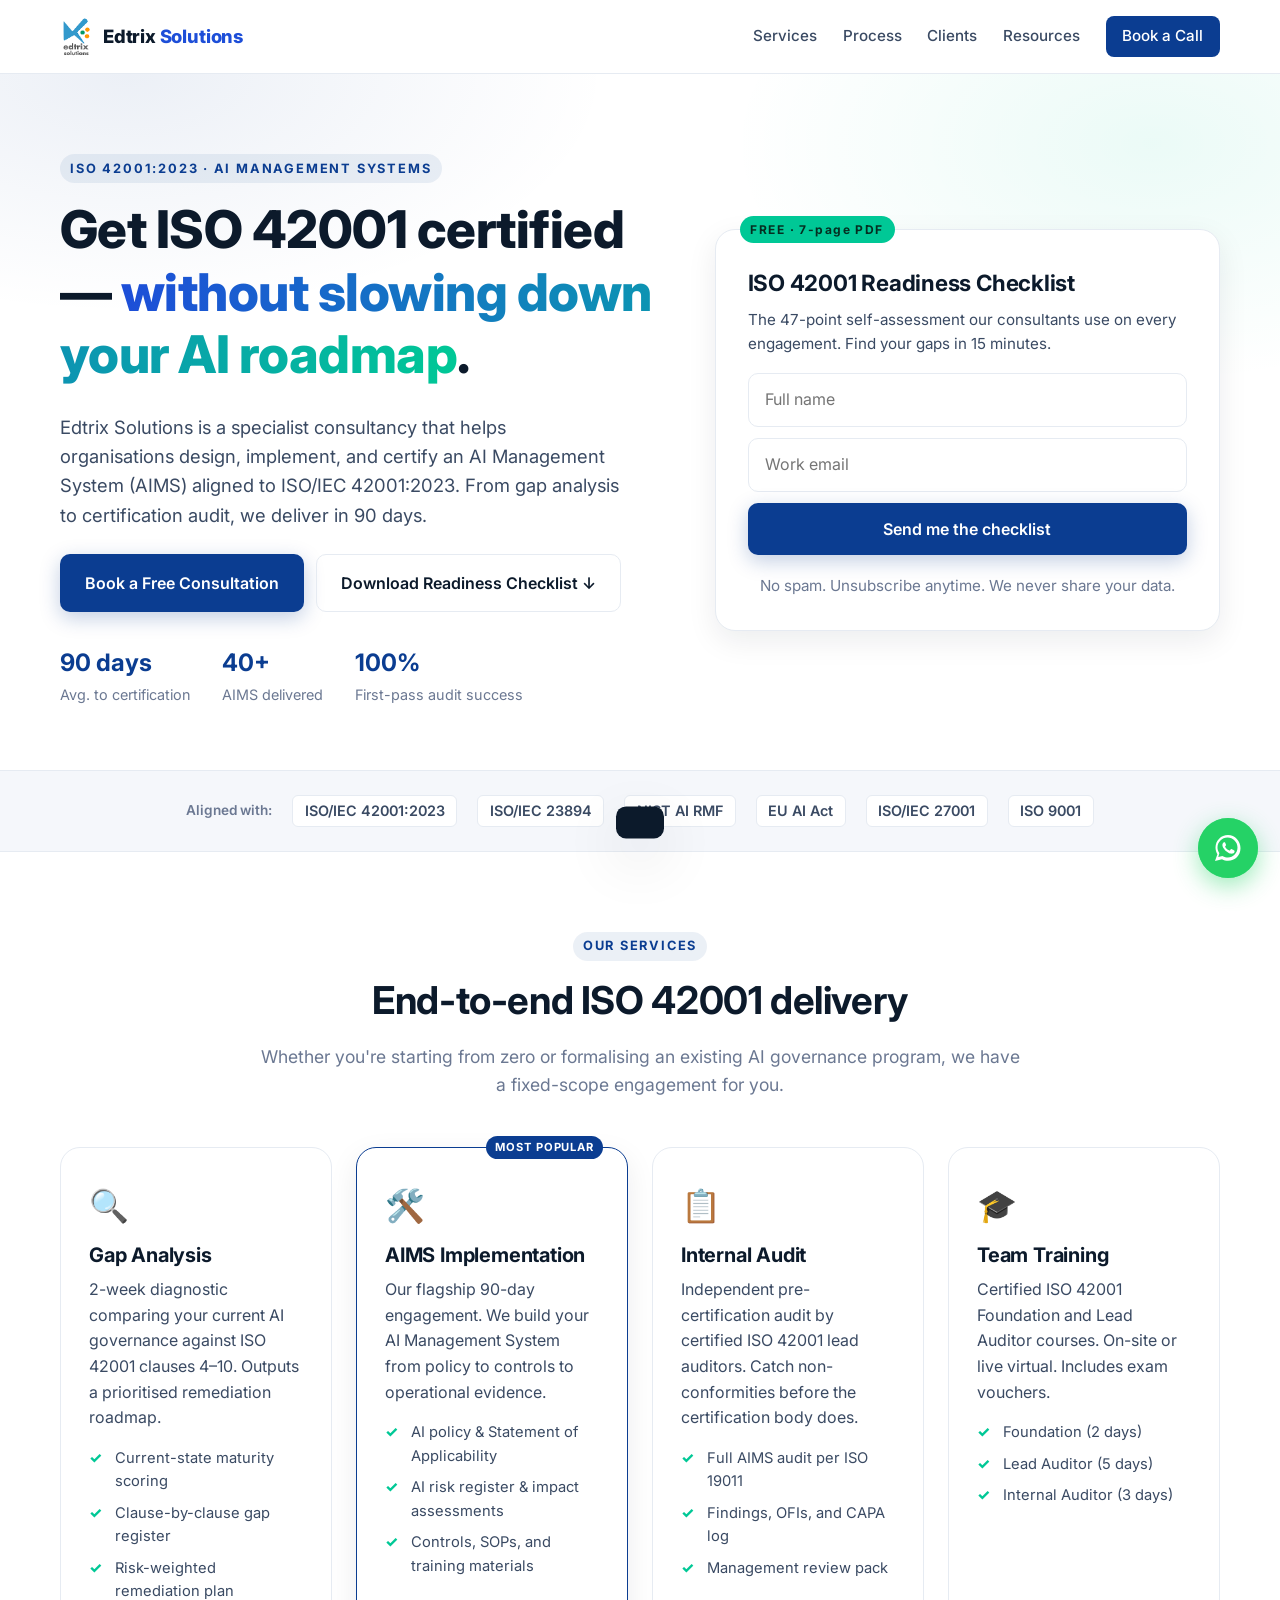
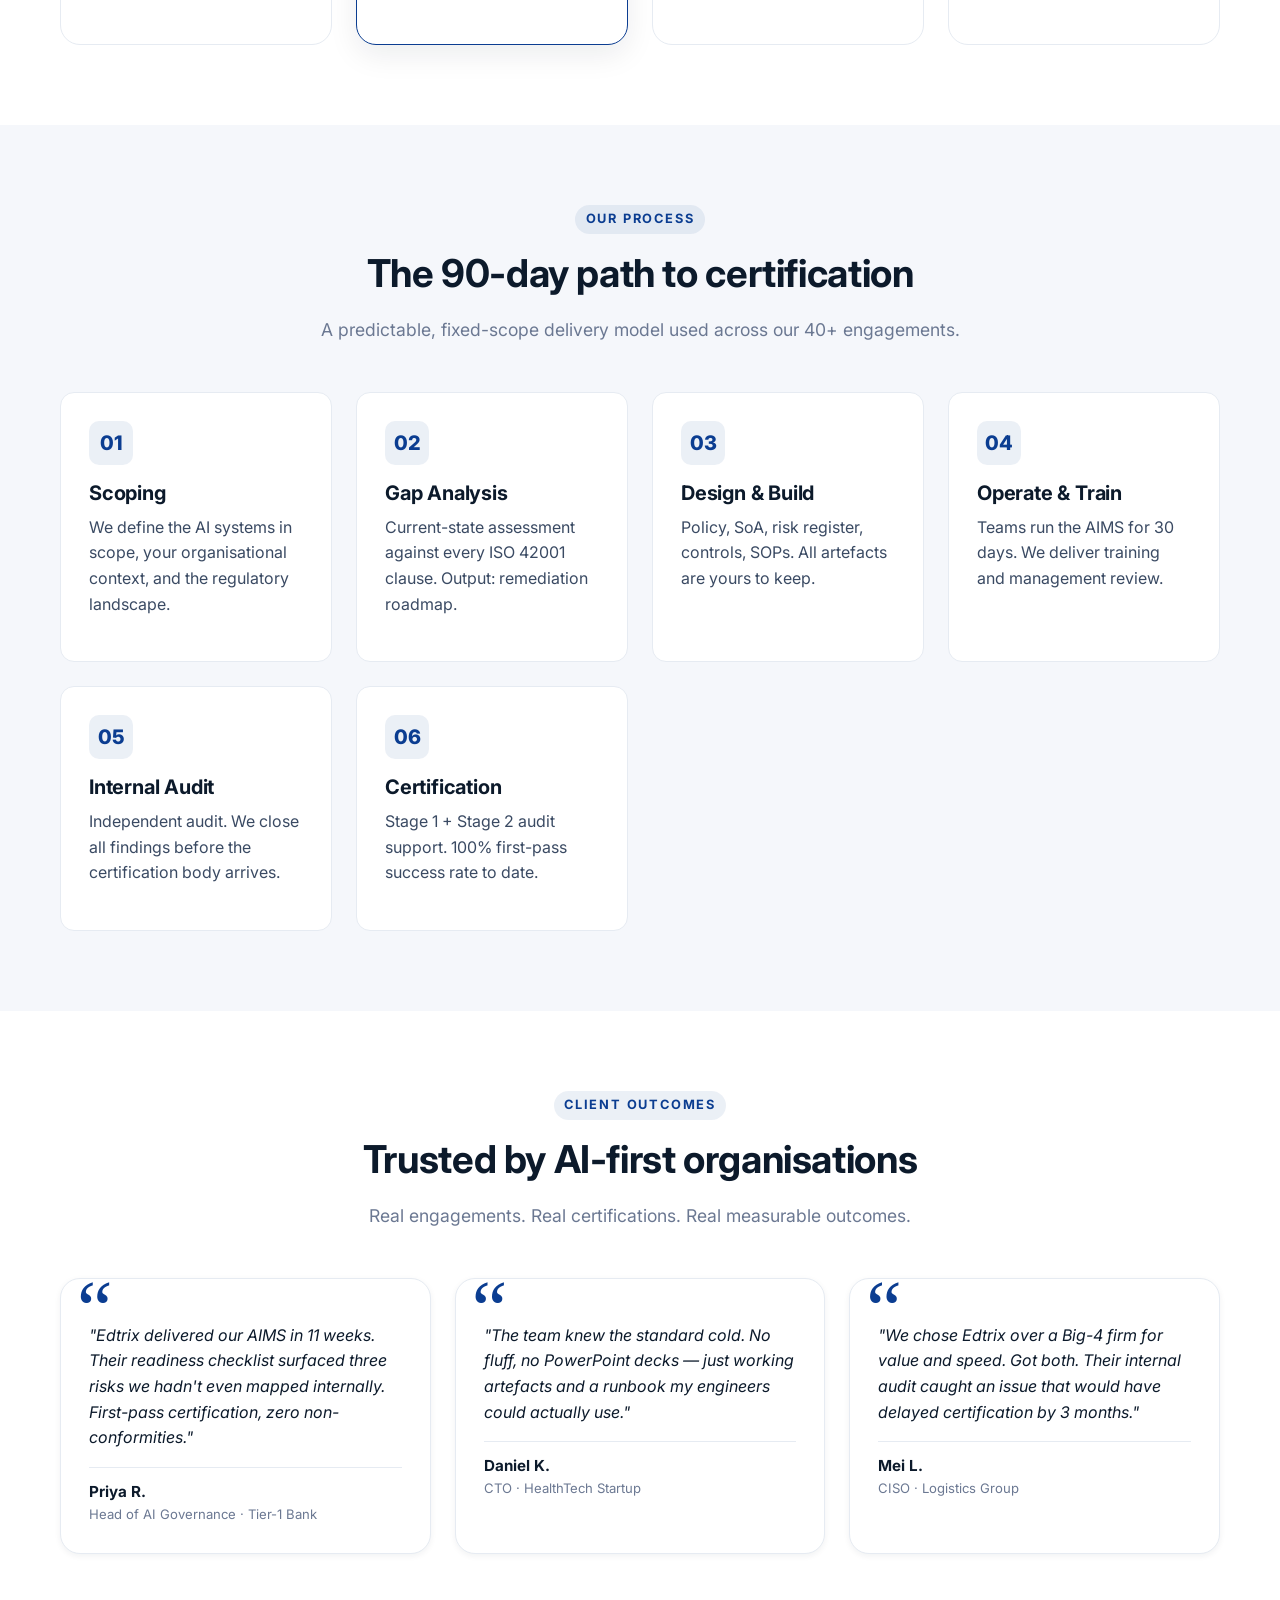
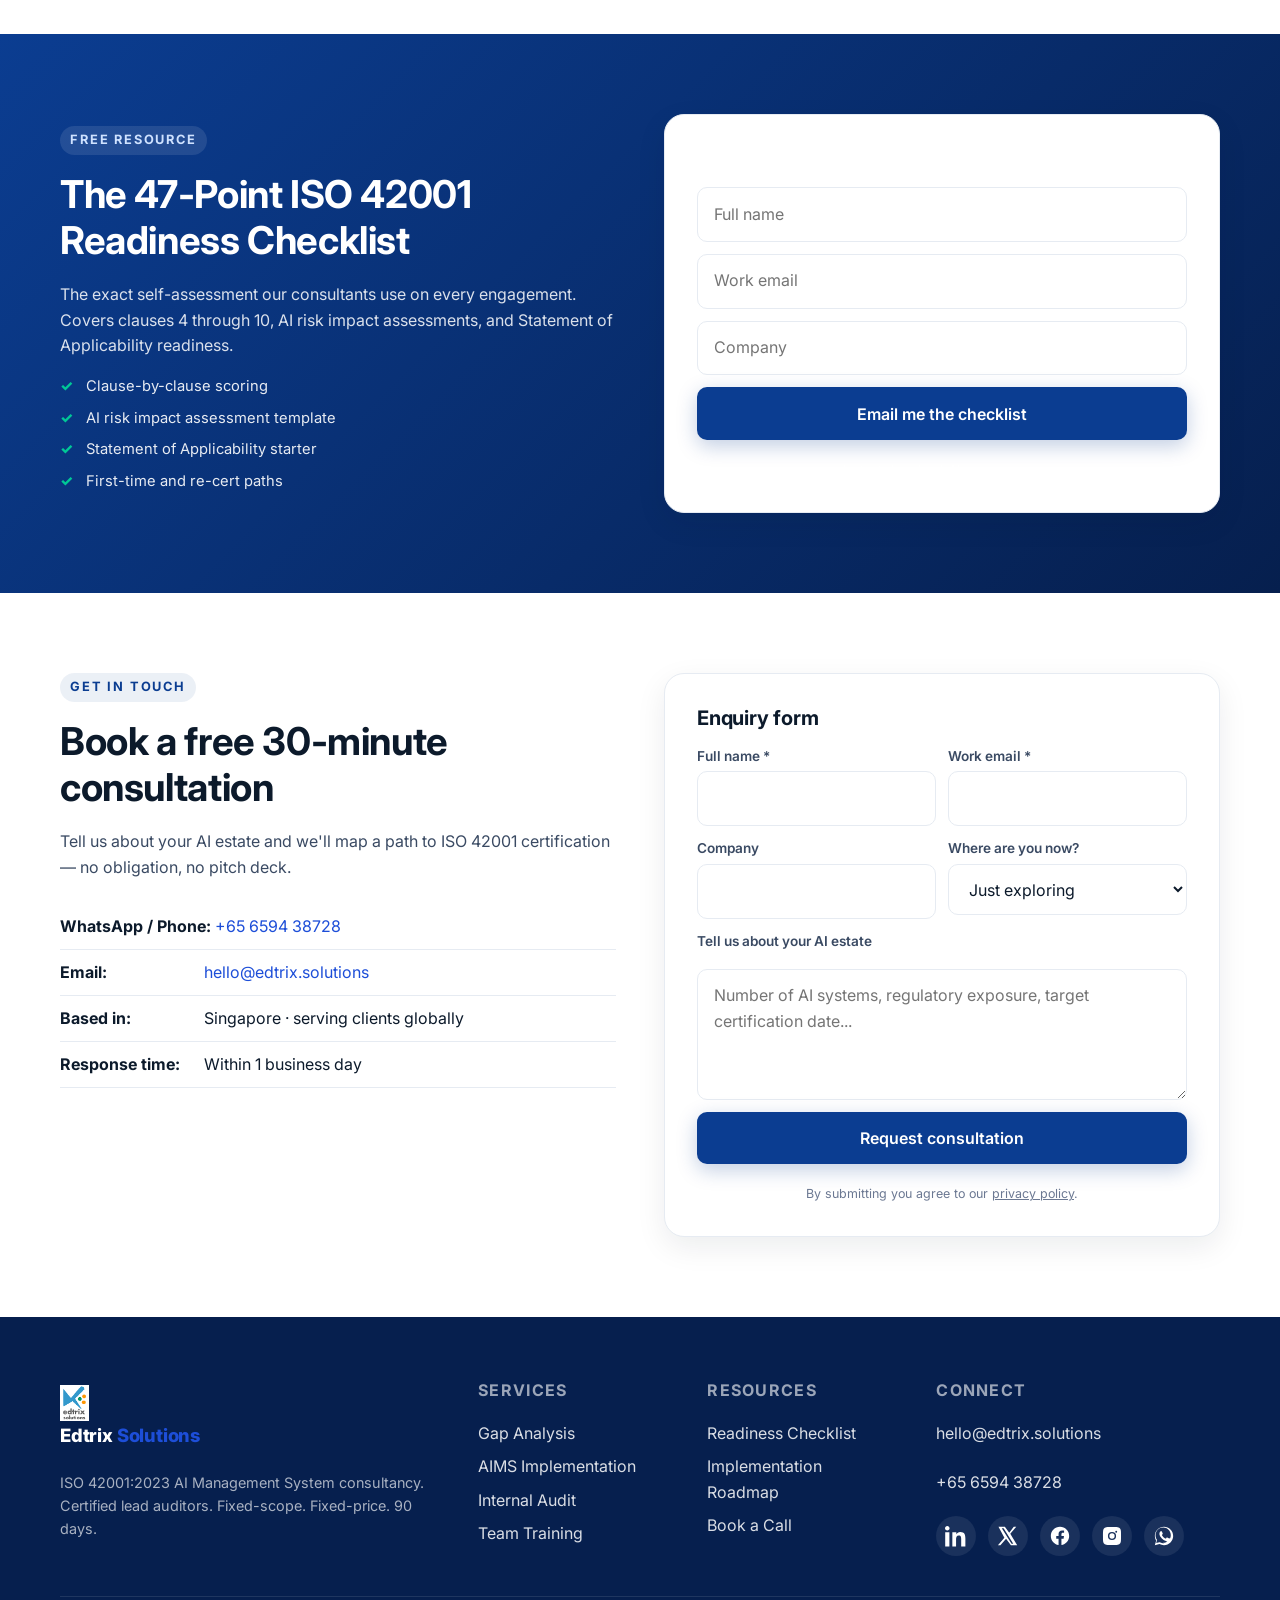
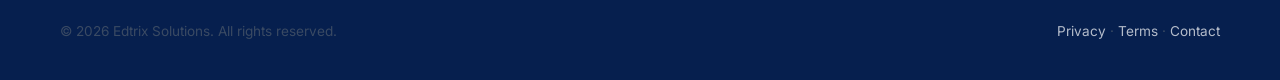
==== commit 277c17d0: "feat: replace placeholder logo with Edtrix Solutions brand logo - Add assets/logo.png (100x123 RGBA," ====
--- a/index.html
+++ b/index.html
@@ -29,7 +29,7 @@
   <meta name="twitter:image" content="https://makwkk.github.io/ISO-42001-Consultancy/assets/og-image.svg" />
 
   <!-- Favicon -->
-  <link rel="icon" type="image/svg+xml" href="assets/favicon.svg" />
+  <link rel="icon" type="image/png" sizes="100x123" href="assets/logo.png" />
 
   <!-- Performance hints -->
   <link rel="preconnect" href="https://fonts.googleapis.com" />
@@ -136,7 +136,7 @@
   <header class="site-header" id="site-header">
     <div class="container nav-wrap">
       <a href="#main" class="brand" aria-label="Edtrix Solutions home">
-        <img src="assets/logo.svg" alt="" width="36" height="36" />
+        <img src="assets/logo.png" alt="Edtrix Solutions" width="40" height="49" />
         <span class="brand-name">Edtrix <span class="brand-accent">Solutions</span></span>
       </a>
       <nav class="nav" aria-label="Primary">
@@ -417,7 +417,7 @@
     <div class="container footer-grid">
       <div class="footer-brand">
         <a href="#main" class="brand">
-          <img src="assets/logo.svg" alt="" width="32" height="32" />
+          <img src="assets/logo.png" alt="Edtrix Solutions" width="36" height="44" />
           <span class="brand-name">Edtrix <span class="brand-accent">Solutions</span></span>
         </a>
         <p>ISO 42001:2023 AI Management System consultancy. Certified lead auditors. Fixed-scope. Fixed-price. 90 days.</p>
--- a/styles.css
+++ b/styles.css
@@ -118,6 +118,8 @@
 }
 .brand { display: flex; align-items: center; gap: .65rem; font-weight: 800; color: var(--ink); }
 .brand:hover { text-decoration: none; }
+.brand img { width: auto; height: 40px; }
+.footer-brand .brand img { height: 36px; }
 .brand-name { font-size: 1.15rem; letter-spacing: -0.01em; }
 .brand-accent { color: var(--brand-2); }
 .nav { display: flex; align-items: center; gap: 1.6rem; }
